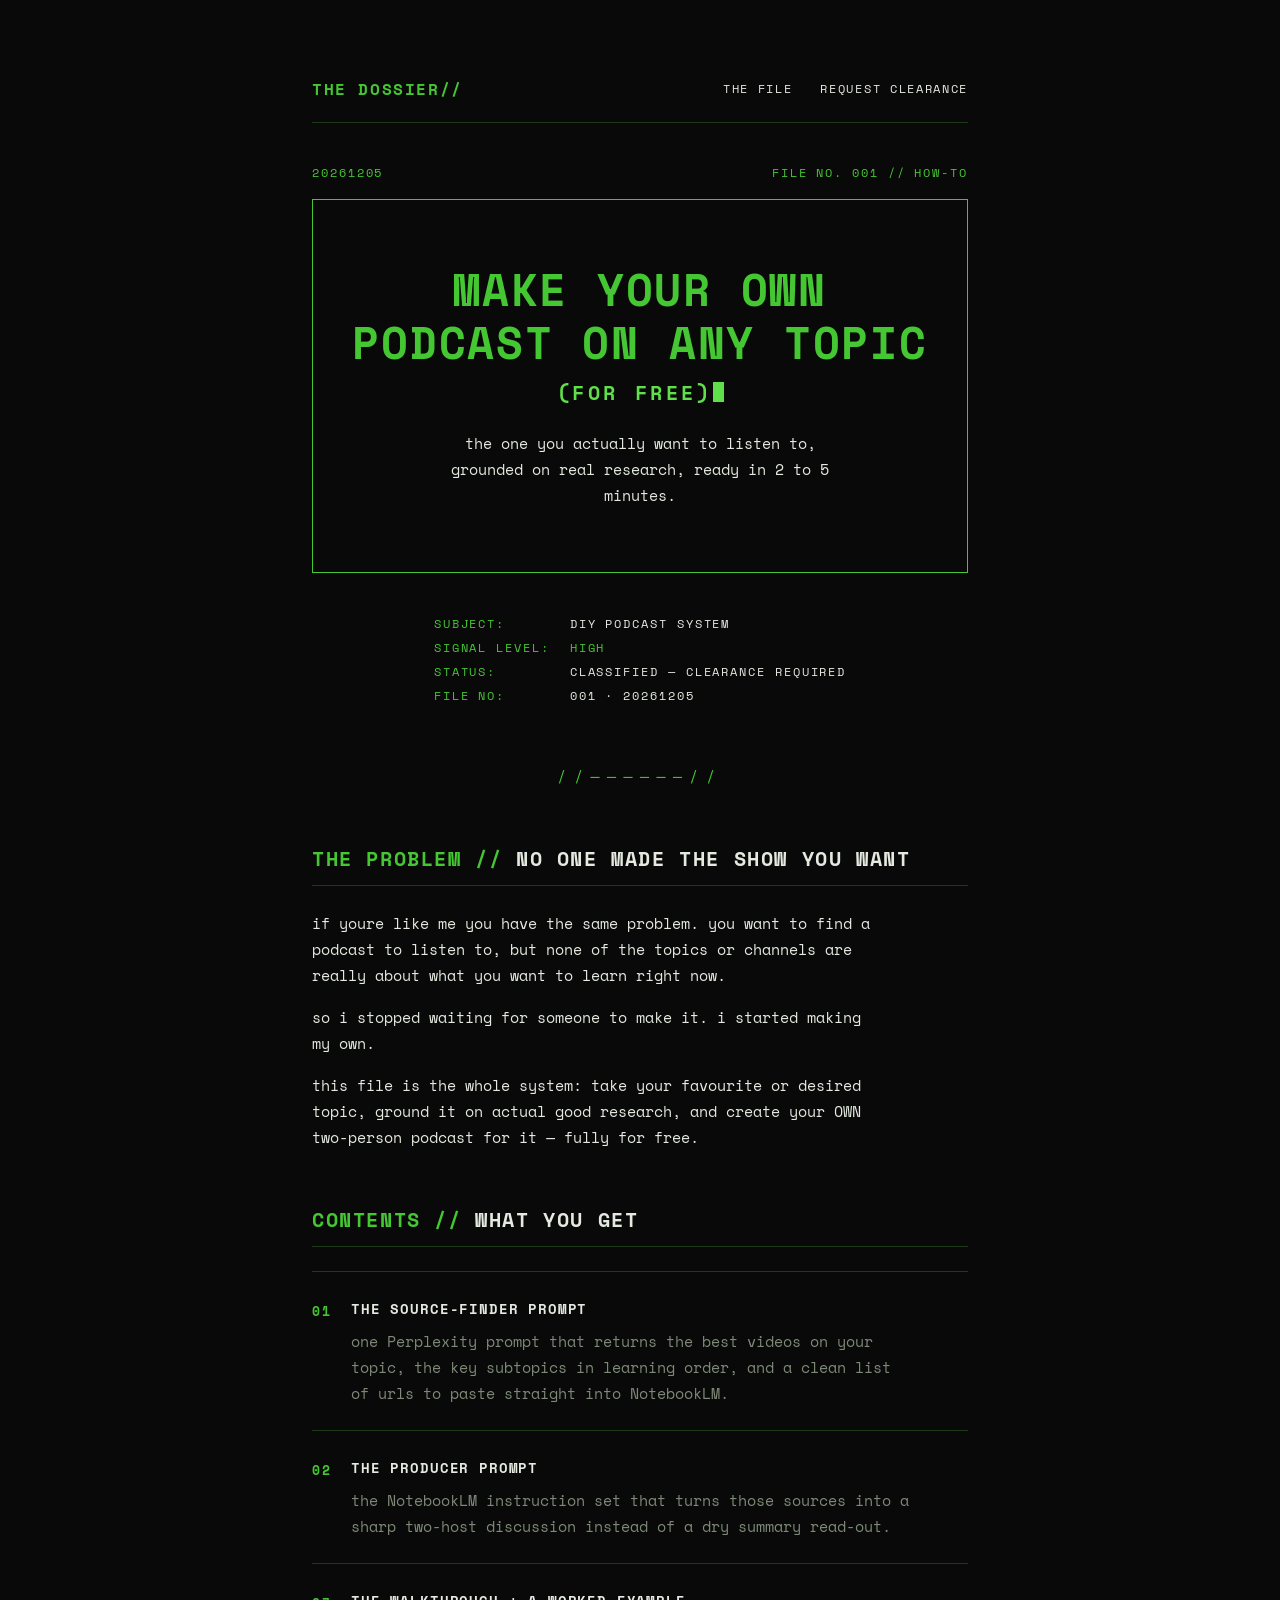
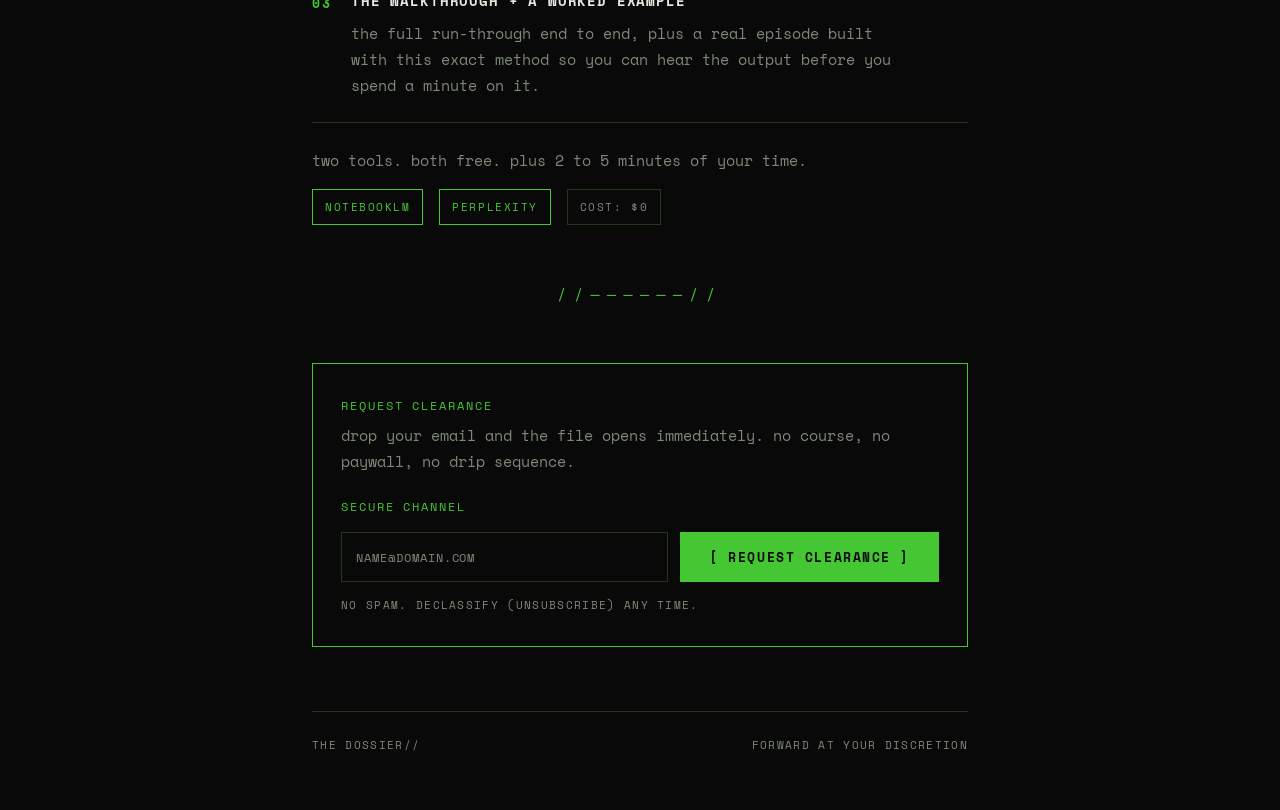
==== index.html @ 26abee64 "Switch signup collection to Formspree Formspree answers the CORS preflight, so the post can be plain" ====
<!doctype html>
<html lang="en">
<head>
<meta charset="utf-8">
<meta name="viewport" content="width=device-width,initial-scale=1">
<meta name="color-scheme" content="dark">
<title>THE DOSSIER // Make your own podcast on any topic — for free</title>
<meta name="description" content="A free field guide: turn any topic into your own two-person podcast, grounded on real research, in 2 to 5 minutes. Two free tools, two copy-paste prompts.">
<meta property="og:title" content="THE DOSSIER // Make your own podcast on any topic">
<meta property="og:description" content="Two free tools. Two copy-paste prompts. Your own podcast on any topic, ready in 2 to 5 minutes.">
<meta property="og:type" content="website">
<link rel="preconnect" href="https://fonts.googleapis.com">
<link rel="preconnect" href="https://fonts.gstatic.com" crossorigin>
<link href="https://fonts.googleapis.com/css2?family=Space+Mono:wght@400;700&display=swap" rel="stylesheet">
<link rel="stylesheet" href="assets/dossier.css">
</head>
<body>
<div class="stage narrow">

  <div class="nav">
    <span class="logo">The Dossier//</span>
    <div class="links">
      <a href="#file">The file</a>
      <a href="#clearance">Request clearance</a>
    </div>
  </div>

  <div class="filehead" style="margin:40px 0 16px">
    <span id="fileDate">20260725</span>
    <span>File No. 001 // How-to</span>
  </div>

  <div class="frame" style="padding:64px 32px;text-align:center">
    <div class="display">make your own podcast on any topic</div>
    <div style="color:var(--accent-bright);font-weight:700;font-size:clamp(15px,2.6vw,20px);letter-spacing:.18em;text-transform:uppercase;margin-top:10px">(for free)<span class="cursor"></span></div>
    <p style="margin:24px auto 0;max-width:46ch;text-align:center">the one you actually want to listen to, grounded on real research, ready in 2 to 5 minutes.</p>
  </div>

  <div class="kv" style="width:max-content;max-width:100%;margin:40px auto 0">
    <span class="k">Subject:</span><span class="v">DIY podcast system</span>
    <span class="k">Signal level:</span><span class="v" style="color:var(--accent)">High</span>
    <span class="k">Status:</span><span class="v">Classified — clearance required</span>
    <span class="k">File no:</span><span class="v">001 · <span id="fileDate2">20260725</span></span>
  </div>

  <div class="divider">//──────//</div>

  <section id="file">
    <div class="h2">The problem // <span style="color:var(--phosphor)">no one made the show you want</span></div>
    <hr class="rule">
    <div style="margin-top:24px">
      <p>if youre like me you have the same problem. you want to find a podcast to listen to, but none of the topics or channels are really about what you want to learn right now.</p>
      <p>so i stopped waiting for someone to make it. i started making my own.</p>
      <p>this file is the whole system: take your favourite or desired topic, ground it on actual good research, and create your OWN two-person podcast for it — fully for free.</p>
    </div>
  </section>

  <section style="margin-top:56px">
    <div class="h2">Contents // <span style="color:var(--phosphor)">what you get</span></div>
    <hr class="rule">
    <div style="margin-top:24px">
      <div class="filerow">
        <span class="no">01</span>
        <div class="body">
          <div class="ttl">The source-finder prompt</div>
          <p>one Perplexity prompt that returns the best videos on your topic, the key subtopics in learning order, and a clean list of urls to paste straight into NotebookLM.</p>
        </div>
      </div>
      <div class="filerow">
        <span class="no">02</span>
        <div class="body">
          <div class="ttl">The producer prompt</div>
          <p>the NotebookLM instruction set that turns those sources into a sharp two-host discussion instead of a dry summary read-out.</p>
        </div>
      </div>
      <div class="filerow">
        <span class="no">03</span>
        <div class="body">
          <div class="ttl">The walkthrough + a worked example</div>
          <p>the full run-through end to end, plus a real episode built with this exact method so you can hear the output before you spend a minute on it.</p>
        </div>
      </div>
    </div>
    <p style="margin-top:24px;color:var(--muted)">two tools. both free. plus 2 to 5 minutes of your time.</p>
    <div style="display:flex;gap:16px;flex-wrap:wrap;margin-top:16px">
      <span class="tag">NotebookLM</span>
      <span class="tag">Perplexity</span>
      <span class="tag dim">Cost: $0</span>
    </div>
  </section>

  <div class="divider">//──────//</div>

  <section id="clearance">
    <div class="frame" style="padding:32px 28px">
      <div class="meta" style="margin-bottom:6px">Request clearance</div>
      <p style="margin:0 0 20px;color:var(--muted)">drop your email and the file opens immediately. no course, no paywall, no drip sequence.</p>
      <form id="clearanceForm" class="capture" novalidate>
        <label class="lab" for="email" style="width:100%;margin-bottom:0">Secure channel</label>
        <input id="email" name="email" class="input" type="email" required
               placeholder="name@domain.com" autocomplete="email" spellcheck="false">
        <button id="submitBtn" type="submit" class="btn solid">[ Request clearance ]</button>
      </form>
      <div id="status" class="status micro">No spam. Declassify (unsubscribe) any time.</div>
    </div>

    <div id="onFile" class="frame dim" style="display:none;padding:14px 20px;margin-top:20px;
         justify-content:space-between;align-items:center;gap:12px;flex-wrap:wrap">
      <span class="meta">Clearance on file — <span id="onFileEmail" style="color:var(--phosphor)"></span></span>
      <a class="btn sm" href="guide.html" style="flex:none">[ Open file → ]</a>
    </div>
  </section>

  <div class="foot">
    <span class="micro">The Dossier//</span>
    <span class="micro">Forward at your discretion</span>
  </div>

</div>

<script>
(function(){
  var KEY = 'dossier_clearance';

  // Formspree form URL, e.g. https://formspree.io/f/abcdwxyz — create the
  // form at formspree.io, then paste its endpoint here. Left null, the gate
  // still works; the address just isn't recorded anywhere. Recording never
  // blocks the reader.
  var SUBSCRIBE_ENDPOINT = null;

  var d = new Date();
  var code = d.getFullYear() + String(d.getMonth()+1).padStart(2,'0') + String(d.getDate()).padStart(2,'0');
  document.getElementById('fileDate').textContent = code;
  document.getElementById('fileDate2').textContent = code;

  var form   = document.getElementById('clearanceForm');
  var input  = document.getElementById('email');
  var btn    = document.getElementById('submitBtn');
  var status = document.getElementById('status');

  function setStatus(msg, kind){
    status.textContent = msg;
    status.className = 'status micro' + (kind ? ' ' + kind : '');
  }

  // Formspree's AJAX endpoint answers the CORS preflight, so this can be a
  // normal JSON post. keepalive lets it outlive the redirect to the guide,
  // which fires 700ms later and would otherwise cancel it in flight. The
  // reader is never made to wait on the result.
  function record(email){
    if (!SUBSCRIBE_ENDPOINT) return;
    try {
      fetch(SUBSCRIBE_ENDPOINT, {
        method: 'POST',
        keepalive: true,
        headers: {
          'Content-Type': 'application/json',
          'Accept': 'application/json'
        },
        body: JSON.stringify({
          email: email,
          source: 'dossier-site',
          ref: document.referrer || ''
        })
      }).catch(function(){});
    } catch(e){}
  }

  var existing = null;
  try { existing = JSON.parse(localStorage.getItem(KEY)); } catch(e){}
  if (existing && existing.email) {
    var box = document.getElementById('onFile');
    box.style.display = 'flex';
    document.getElementById('onFileEmail').textContent = existing.email;
  }

  form.addEventListener('submit', function(ev){
    ev.preventDefault();
    var email = input.value.trim();
    if (!email || email.indexOf('@') < 1 || email.lastIndexOf('.') < email.indexOf('@')) {
      setStatus('Invalid channel — check the address.', 'err');
      input.focus();
      return;
    }

    btn.disabled = true;
    btn.textContent = '[ Transmitting… ]';
    setStatus('Verifying clearance…');

    function grant(){
      try { localStorage.setItem(KEY, JSON.stringify({ email: email, grantedAt: Date.now() })); } catch(e){}
      setStatus('Clearance granted — opening file…', 'ok');
      setTimeout(function(){ window.location.href = 'guide.html'; }, 700);
    }

    record(email);
    grant();
  });
})();
</script>
</body>
</html>
---- assets/dossier.css ----
/* THE DOSSIER — design system v2
   Black is the paper. Green is the signal. One typeface. Lines, not fills. */

:root{
  --ink:#090909;
  --accent:#45C733;
  --accent-bright:#5FE04A;
  --line-dim:#1E3A19;
  --phosphor:#E4EAE0;
  --muted:#7E8A78;

  --font-mono:'Space Mono',ui-monospace,'SF Mono',Menlo,Consolas,monospace;

  --container-page:1120px;
  --container-reading:720px;
}

*{box-sizing:border-box}
html{background:var(--ink);-webkit-text-size-adjust:100%}
body{
  margin:0;background:var(--ink);color:var(--phosphor);
  font-family:var(--font-mono);font-size:15px;line-height:26px;
  -webkit-font-smoothing:antialiased;
}
::selection{background:var(--accent);color:var(--ink)}
a{color:var(--accent);text-decoration:none}
a:hover{color:var(--accent-bright)}
p{margin:0 0 16px;max-width:62ch}
img,video{max-width:100%;display:block}
hr.rule{border:0;border-top:1px solid var(--line-dim);margin:12px 0 0}

.stage{max-width:var(--container-page);margin:0 auto;padding:56px 32px}
.stage.narrow{max-width:var(--container-reading)}
@media(max-width:600px){ .stage{padding:32px 20px} }

/* type roles */
.meta{color:var(--accent);font-size:12px;line-height:20px;letter-spacing:.16em;text-transform:uppercase}
.micro{font-size:11px;line-height:18px;letter-spacing:.12em;text-transform:uppercase;color:var(--muted)}
.h1{color:var(--phosphor);font-size:28px;line-height:36px;font-weight:700;letter-spacing:.04em;text-transform:uppercase}
.h2{color:var(--accent);font-size:20px;line-height:28px;font-weight:700;letter-spacing:.08em;text-transform:uppercase}
.display{
  color:var(--accent);font-weight:700;text-transform:uppercase;
  font-size:clamp(26px,5.2vw,44px);line-height:1.2;letter-spacing:.04em;
}

.cursor{display:inline-block;width:.55em;height:1em;vertical-align:-.12em;background:var(--accent-bright)}
@media(prefers-reduced-motion:no-preference){
  .cursor{animation:blink 1.1s steps(1) infinite}
  @keyframes blink{50%{opacity:0}}
}

/* structure */
.frame{border:1px solid var(--accent)}
.frame.dim{border-color:var(--line-dim)}
.divider{text-align:center;color:var(--accent);letter-spacing:.5em;margin:56px 0}

.filehead{
  display:flex;justify-content:space-between;gap:16px;flex-wrap:wrap;
  color:var(--accent);font-size:12px;line-height:20px;letter-spacing:.16em;text-transform:uppercase;
}

.nav{
  display:flex;justify-content:space-between;align-items:center;gap:24px;flex-wrap:wrap;
  padding:20px 0;border-bottom:1px solid var(--line-dim);
}
.nav .logo{color:var(--accent);font-weight:700;font-size:16px;letter-spacing:.1em;text-transform:uppercase}
.nav .links{display:flex;gap:28px;align-items:center;flex-wrap:wrap}
.nav .links a{font-size:12px;letter-spacing:.14em;text-transform:uppercase;color:var(--phosphor)}
.nav .links a:hover{color:var(--accent-bright)}

.foot{
  border-top:1px solid var(--line-dim);margin-top:64px;padding-top:24px;
  display:flex;justify-content:space-between;gap:16px;flex-wrap:wrap;
}

/* buttons */
.btn{
  display:inline-block;border:1px solid var(--accent);color:var(--accent);
  padding:14px 28px;font-size:13px;letter-spacing:.12em;text-transform:uppercase;
  font-family:var(--font-mono);background:transparent;cursor:pointer;white-space:nowrap;
}
.btn:hover{border-color:var(--accent-bright);color:var(--accent-bright)}
.btn.solid{background:var(--accent);color:var(--ink);font-weight:700}
.btn.solid:hover{background:var(--accent-bright);border-color:var(--accent-bright);color:var(--ink)}
.btn.sm{padding:9px 18px;font-size:12px}
.btn[disabled]{border-color:var(--line-dim);color:var(--line-dim);background:transparent;cursor:not-allowed}
.btn.solid[disabled]{background:var(--line-dim);color:var(--muted)}

/* inputs */
.lab{display:block;color:var(--accent);font-size:12px;letter-spacing:.16em;text-transform:uppercase;margin-bottom:8px}
.input{
  width:100%;background:transparent;border:1px solid var(--line-dim);color:var(--phosphor);
  font-family:var(--font-mono);font-size:14px;line-height:22px;padding:12px 14px;
  caret-color:var(--accent-bright);border-radius:0;
}
.input::placeholder{color:var(--muted);text-transform:uppercase;letter-spacing:.08em;font-size:12px}
.input:focus{outline:none;border-color:var(--accent)}
.capture{display:flex;gap:12px;flex-wrap:wrap;margin:0}
.capture .input{flex:1;min-width:220px}
.capture .btn{flex:none}

.status{margin-top:14px;min-height:18px}
.status.ok{color:var(--accent)}
.status.err{color:var(--accent-bright)}

/* tags + key-value */
.tag{display:inline-block;border:1px solid var(--accent);color:var(--accent);padding:4px 12px;
  font-size:11px;letter-spacing:.14em;text-transform:uppercase}
.tag.solid{background:var(--accent);color:var(--ink);font-weight:700}
.tag.dim{border-color:var(--line-dim);color:var(--muted)}

.kv{display:grid;grid-template-columns:max-content 1fr;gap:2px 20px}
.kv .k{color:var(--accent);font-size:12px;letter-spacing:.16em;text-transform:uppercase;line-height:22px}
.kv .v{color:var(--phosphor);font-size:12px;letter-spacing:.16em;text-transform:uppercase;line-height:22px}
@media(max-width:520px){ .kv{grid-template-columns:1fr;gap:0 0} .kv .v{margin-bottom:10px} }

/* numbered file rows */
.filerow{display:flex;gap:20px;padding:24px 0;border-top:1px solid var(--line-dim)}
.filerow:last-child{border-bottom:1px solid var(--line-dim)}
.filerow .no{color:var(--accent);font-weight:700;font-size:13px;letter-spacing:.12em;flex:none;padding-top:2px}
.filerow .body{flex:1}
.filerow .ttl{color:var(--phosphor);font-weight:700;font-size:14px;letter-spacing:.06em;
  text-transform:uppercase;margin-bottom:6px}
.filerow p{margin:0;color:var(--muted)}

/* code / prompt blocks */
.boxhead{display:flex;justify-content:space-between;align-items:center;gap:12px;
  padding:14px 20px;border-bottom:1px solid var(--line-dim)}
pre.prompt{
  margin:0;padding:20px;font-size:13px;line-height:22px;color:var(--phosphor);
  white-space:pre-wrap;overflow-x:auto;font-family:var(--font-mono);
}
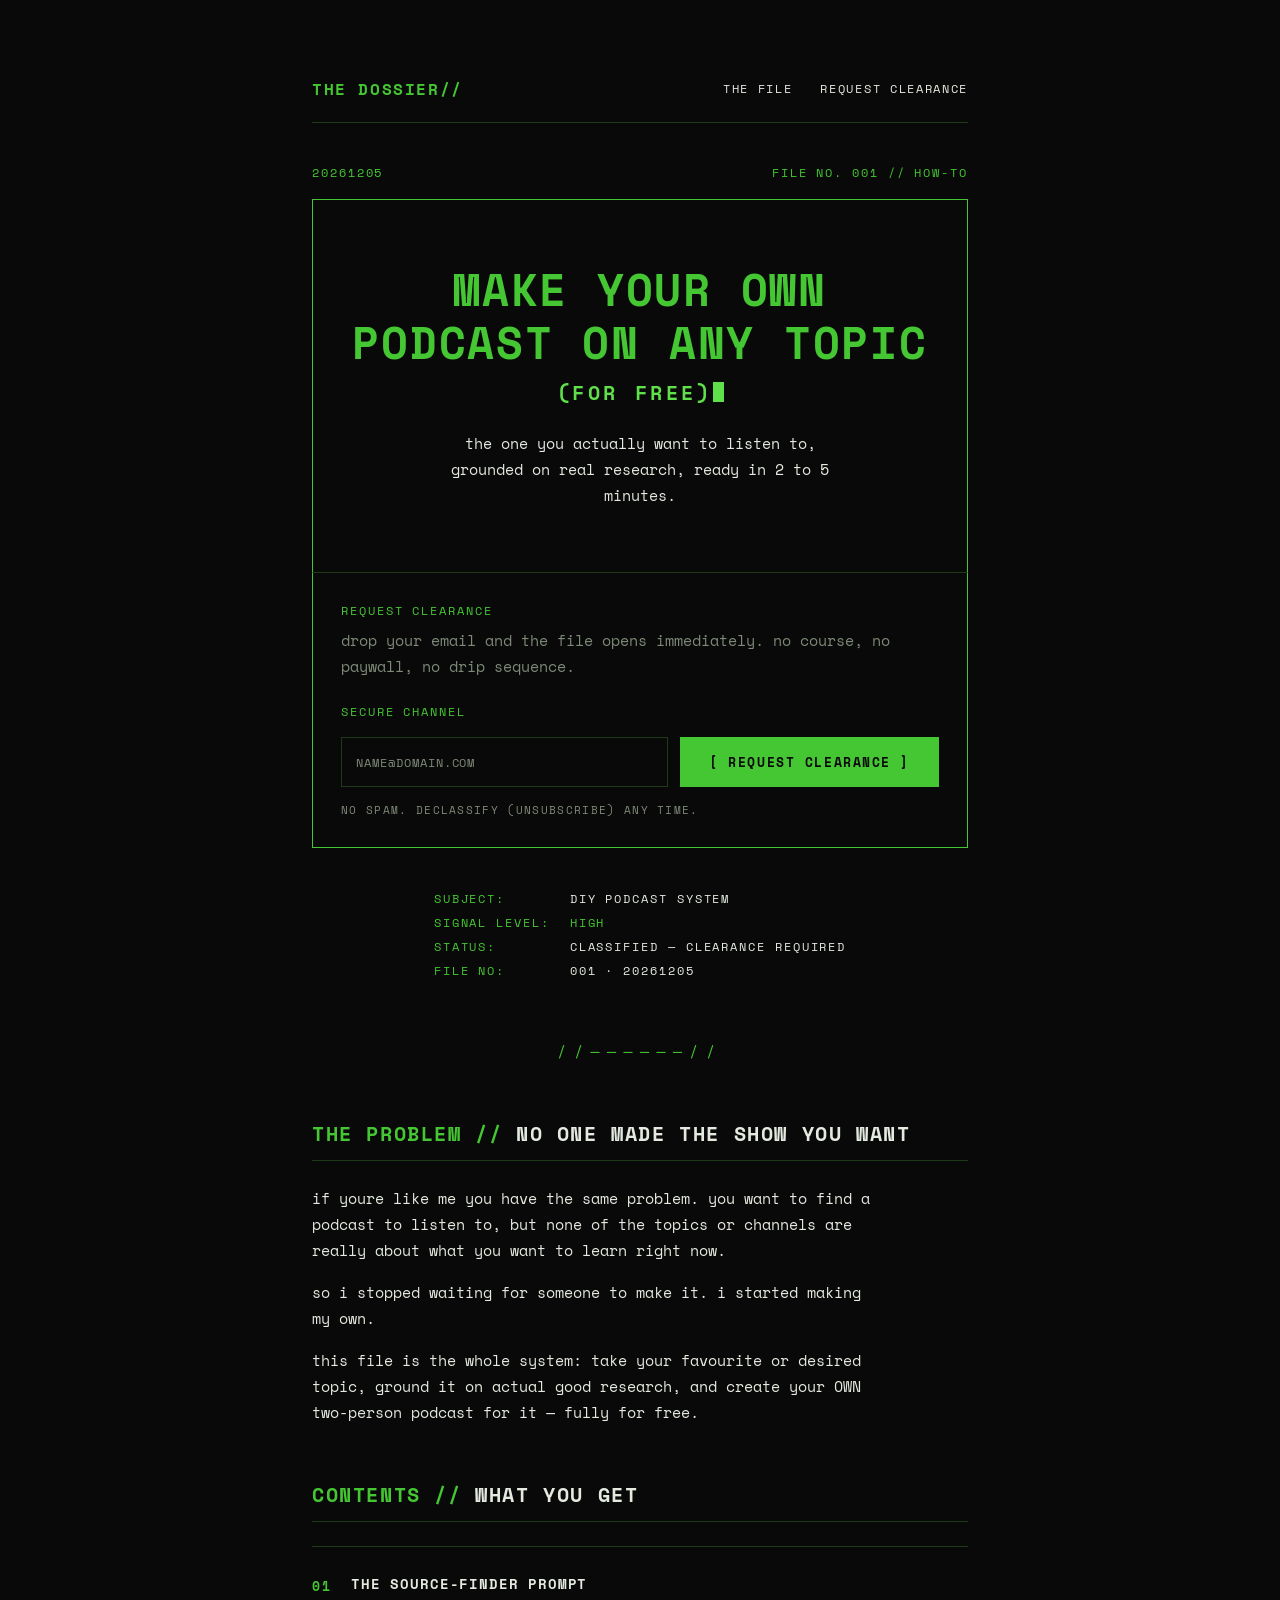
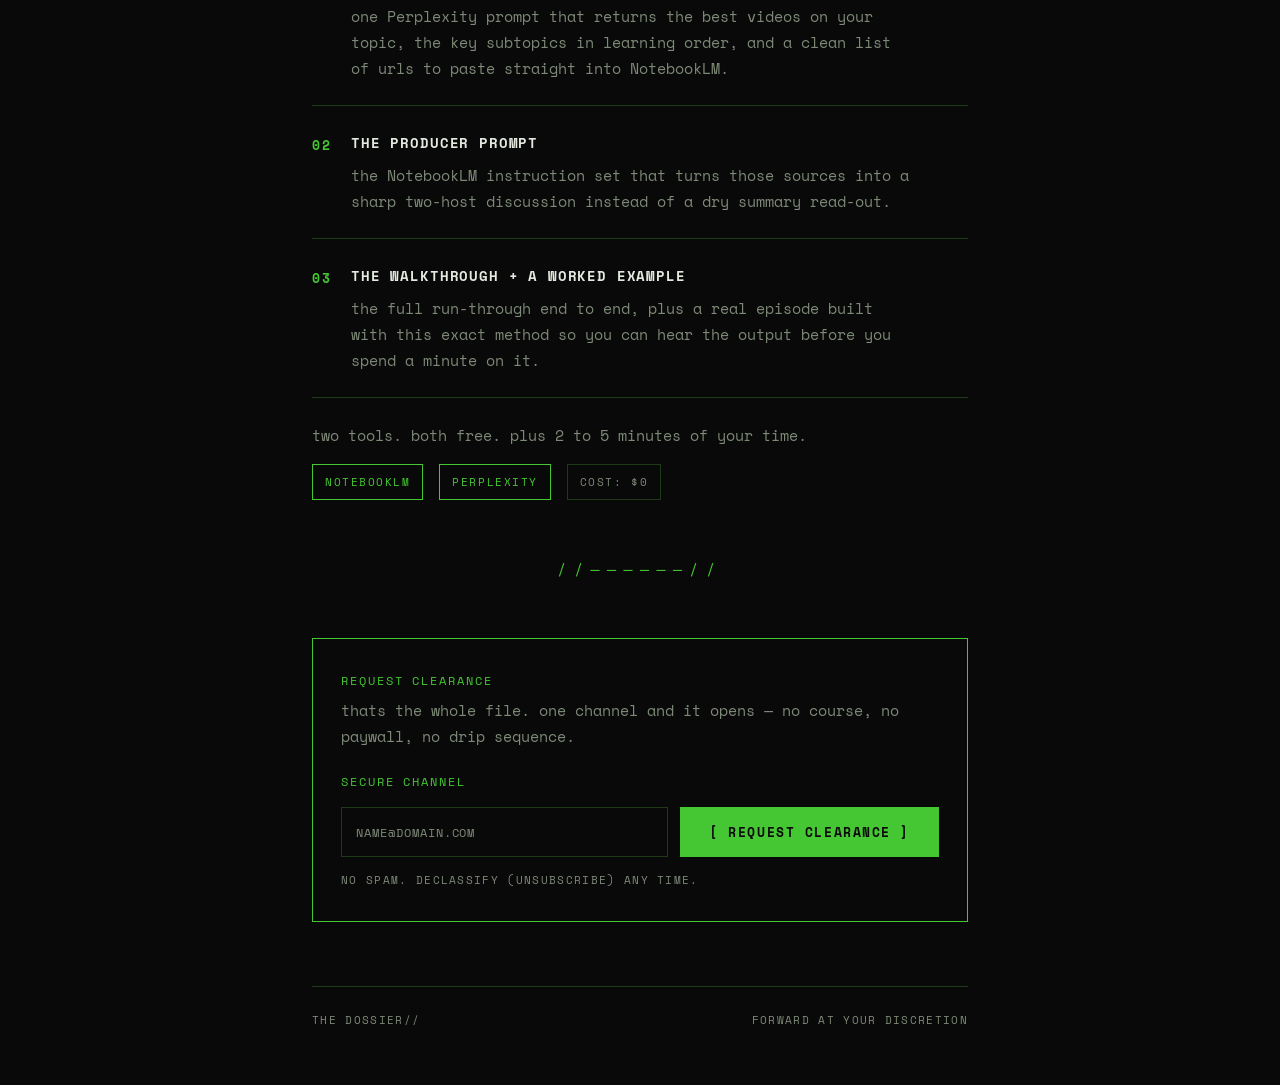
==== commit 4b886943: "Lead the landing page with the clearance CTA Dock a signup under the hero so the ask is the first th" ====
--- a/index.html
+++ b/index.html
@@ -34,6 +34,26 @@
     <div class="display">make your own podcast on any topic</div>
     <div style="color:var(--accent-bright);font-weight:700;font-size:clamp(15px,2.6vw,20px);letter-spacing:.18em;text-transform:uppercase;margin-top:10px">(for free)<span class="cursor"></span></div>
     <p style="margin:24px auto 0;max-width:46ch;text-align:center">the one you actually want to listen to, grounded on real research, ready in 2 to 5 minutes.</p>
+  </div>
+
+  <div data-signup="dossier-site-top" style="margin:-1px 0 0">
+    <div class="frame" data-signup-box style="padding:28px;border-top-color:var(--line-dim)">
+      <div class="meta" style="margin-bottom:6px">Request clearance</div>
+      <p style="margin:0 0 20px;color:var(--muted)">drop your email and the file opens immediately. no course, no paywall, no drip sequence.</p>
+      <form class="capture" data-signup-form novalidate>
+        <label class="lab" for="emailTop" style="width:100%;margin-bottom:0">Secure channel</label>
+        <input id="emailTop" name="email" class="input" type="email" required
+               placeholder="name@domain.com" autocomplete="email" spellcheck="false" data-signup-input>
+        <button type="submit" class="btn solid" data-signup-btn>[ Request clearance ]</button>
+      </form>
+      <div class="status micro" data-signup-status>No spam. Declassify (unsubscribe) any time.</div>
+    </div>
+
+    <div class="frame dim" data-signup-onfile style="display:none;padding:14px 20px;
+         justify-content:space-between;align-items:center;gap:12px;flex-wrap:wrap">
+      <span class="meta">Clearance on file — <span data-signup-onfile-email style="color:var(--phosphor)"></span></span>
+      <a class="btn sm" href="guide.html" style="flex:none">[ Open file → ]</a>
+    </div>
   </div>
 
   <div class="kv" style="width:max-content;max-width:100%;margin:40px auto 0">
@@ -91,22 +111,22 @@
 
   <div class="divider">//──────//</div>
 
-  <section id="clearance">
-    <div class="frame" style="padding:32px 28px">
+  <section id="clearance" data-signup="dossier-site-end">
+    <div class="frame" data-signup-box style="padding:32px 28px">
       <div class="meta" style="margin-bottom:6px">Request clearance</div>
-      <p style="margin:0 0 20px;color:var(--muted)">drop your email and the file opens immediately. no course, no paywall, no drip sequence.</p>
-      <form id="clearanceForm" class="capture" novalidate>
-        <label class="lab" for="email" style="width:100%;margin-bottom:0">Secure channel</label>
-        <input id="email" name="email" class="input" type="email" required
-               placeholder="name@domain.com" autocomplete="email" spellcheck="false">
-        <button id="submitBtn" type="submit" class="btn solid">[ Request clearance ]</button>
+      <p style="margin:0 0 20px;color:var(--muted)">thats the whole file. one channel and it opens — no course, no paywall, no drip sequence.</p>
+      <form class="capture" data-signup-form novalidate>
+        <label class="lab" for="emailEnd" style="width:100%;margin-bottom:0">Secure channel</label>
+        <input id="emailEnd" name="email" class="input" type="email" required
+               placeholder="name@domain.com" autocomplete="email" spellcheck="false" data-signup-input>
+        <button type="submit" class="btn solid" data-signup-btn>[ Request clearance ]</button>
       </form>
-      <div id="status" class="status micro">No spam. Declassify (unsubscribe) any time.</div>
-    </div>
-
-    <div id="onFile" class="frame dim" style="display:none;padding:14px 20px;margin-top:20px;
+      <div class="status micro" data-signup-status>No spam. Declassify (unsubscribe) any time.</div>
+    </div>
+
+    <div class="frame dim" data-signup-onfile style="display:none;padding:14px 20px;
          justify-content:space-between;align-items:center;gap:12px;flex-wrap:wrap">
-      <span class="meta">Clearance on file — <span id="onFileEmail" style="color:var(--phosphor)"></span></span>
+      <span class="meta">Clearance on file — <span data-signup-onfile-email style="color:var(--phosphor)"></span></span>
       <a class="btn sm" href="guide.html" style="flex:none">[ Open file → ]</a>
     </div>
   </section>
@@ -122,32 +142,20 @@
 (function(){
   var KEY = 'dossier_clearance';
 
-  // Formspree form URL, e.g. https://formspree.io/f/abcdwxyz — create the
-  // form at formspree.io, then paste its endpoint here. Left null, the gate
-  // still works; the address just isn't recorded anywhere. Recording never
-  // blocks the reader.
-  var SUBSCRIBE_ENDPOINT = null;
+  // Formspree form "The Dossier Signups". Set to null to stop recording;
+  // the gate still works either way. Recording never blocks the reader.
+  var SUBSCRIBE_ENDPOINT = 'https://formspree.io/f/xjgnplqz';
 
   var d = new Date();
   var code = d.getFullYear() + String(d.getMonth()+1).padStart(2,'0') + String(d.getDate()).padStart(2,'0');
   document.getElementById('fileDate').textContent = code;
   document.getElementById('fileDate2').textContent = code;
 
-  var form   = document.getElementById('clearanceForm');
-  var input  = document.getElementById('email');
-  var btn    = document.getElementById('submitBtn');
-  var status = document.getElementById('status');
-
-  function setStatus(msg, kind){
-    status.textContent = msg;
-    status.className = 'status micro' + (kind ? ' ' + kind : '');
-  }
-
   // Formspree's AJAX endpoint answers the CORS preflight, so this can be a
   // normal JSON post. keepalive lets it outlive the redirect to the guide,
   // which fires 700ms later and would otherwise cancel it in flight. The
   // reader is never made to wait on the result.
-  function record(email){
+  function record(email, source){
     if (!SUBSCRIBE_ENDPOINT) return;
     try {
       fetch(SUBSCRIBE_ENDPOINT, {
@@ -159,42 +167,60 @@
         },
         body: JSON.stringify({
           email: email,
-          source: 'dossier-site',
+          source: source || 'dossier-site',
           ref: document.referrer || ''
         })
       }).catch(function(){});
     } catch(e){}
   }
 
+  // Drives every [data-signup] block. Whichever one is used, both flip, so
+  // a returning reader isn't asked again further down the page.
+  var blocks = [].slice.call(document.querySelectorAll('[data-signup]'));
+
+  function showOnFile(email){
+    blocks.forEach(function(block){
+      block.querySelector('[data-signup-box]').style.display = 'none';
+      var onFile = block.querySelector('[data-signup-onfile]');
+      onFile.style.display = 'flex';
+      onFile.querySelector('[data-signup-onfile-email]').textContent = email;
+    });
+  }
+
   var existing = null;
   try { existing = JSON.parse(localStorage.getItem(KEY)); } catch(e){}
-  if (existing && existing.email) {
-    var box = document.getElementById('onFile');
-    box.style.display = 'flex';
-    document.getElementById('onFileEmail').textContent = existing.email;
-  }
-
-  form.addEventListener('submit', function(ev){
-    ev.preventDefault();
-    var email = input.value.trim();
-    if (!email || email.indexOf('@') < 1 || email.lastIndexOf('.') < email.indexOf('@')) {
-      setStatus('Invalid channel — check the address.', 'err');
-      input.focus();
-      return;
+  if (existing && existing.email) showOnFile(existing.email);
+
+  blocks.forEach(function(block){
+    var form   = block.querySelector('[data-signup-form]');
+    var input  = block.querySelector('[data-signup-input]');
+    var btn    = block.querySelector('[data-signup-btn]');
+    var status = block.querySelector('[data-signup-status]');
+
+    function setStatus(msg, kind){
+      status.textContent = msg;
+      status.className = 'status micro' + (kind ? ' ' + kind : '');
     }
 
-    btn.disabled = true;
-    btn.textContent = '[ Transmitting… ]';
-    setStatus('Verifying clearance…');
-
-    function grant(){
+    form.addEventListener('submit', function(ev){
+      ev.preventDefault();
+      var email = input.value.trim();
+      if (!email || email.indexOf('@') < 1 || email.lastIndexOf('.') < email.indexOf('@')) {
+        setStatus('Invalid channel — check the address.', 'err');
+        input.focus();
+        return;
+      }
+
+      btn.disabled = true;
+      btn.textContent = '[ Transmitting… ]';
+      setStatus('Verifying clearance…');
+
+      record(email, block.getAttribute('data-signup'));
+
       try { localStorage.setItem(KEY, JSON.stringify({ email: email, grantedAt: Date.now() })); } catch(e){}
       setStatus('Clearance granted — opening file…', 'ok');
       setTimeout(function(){ window.location.href = 'guide.html'; }, 700);
-    }
-
-    record(email);
-    grant();
+    });
   });
 })();
 </script>
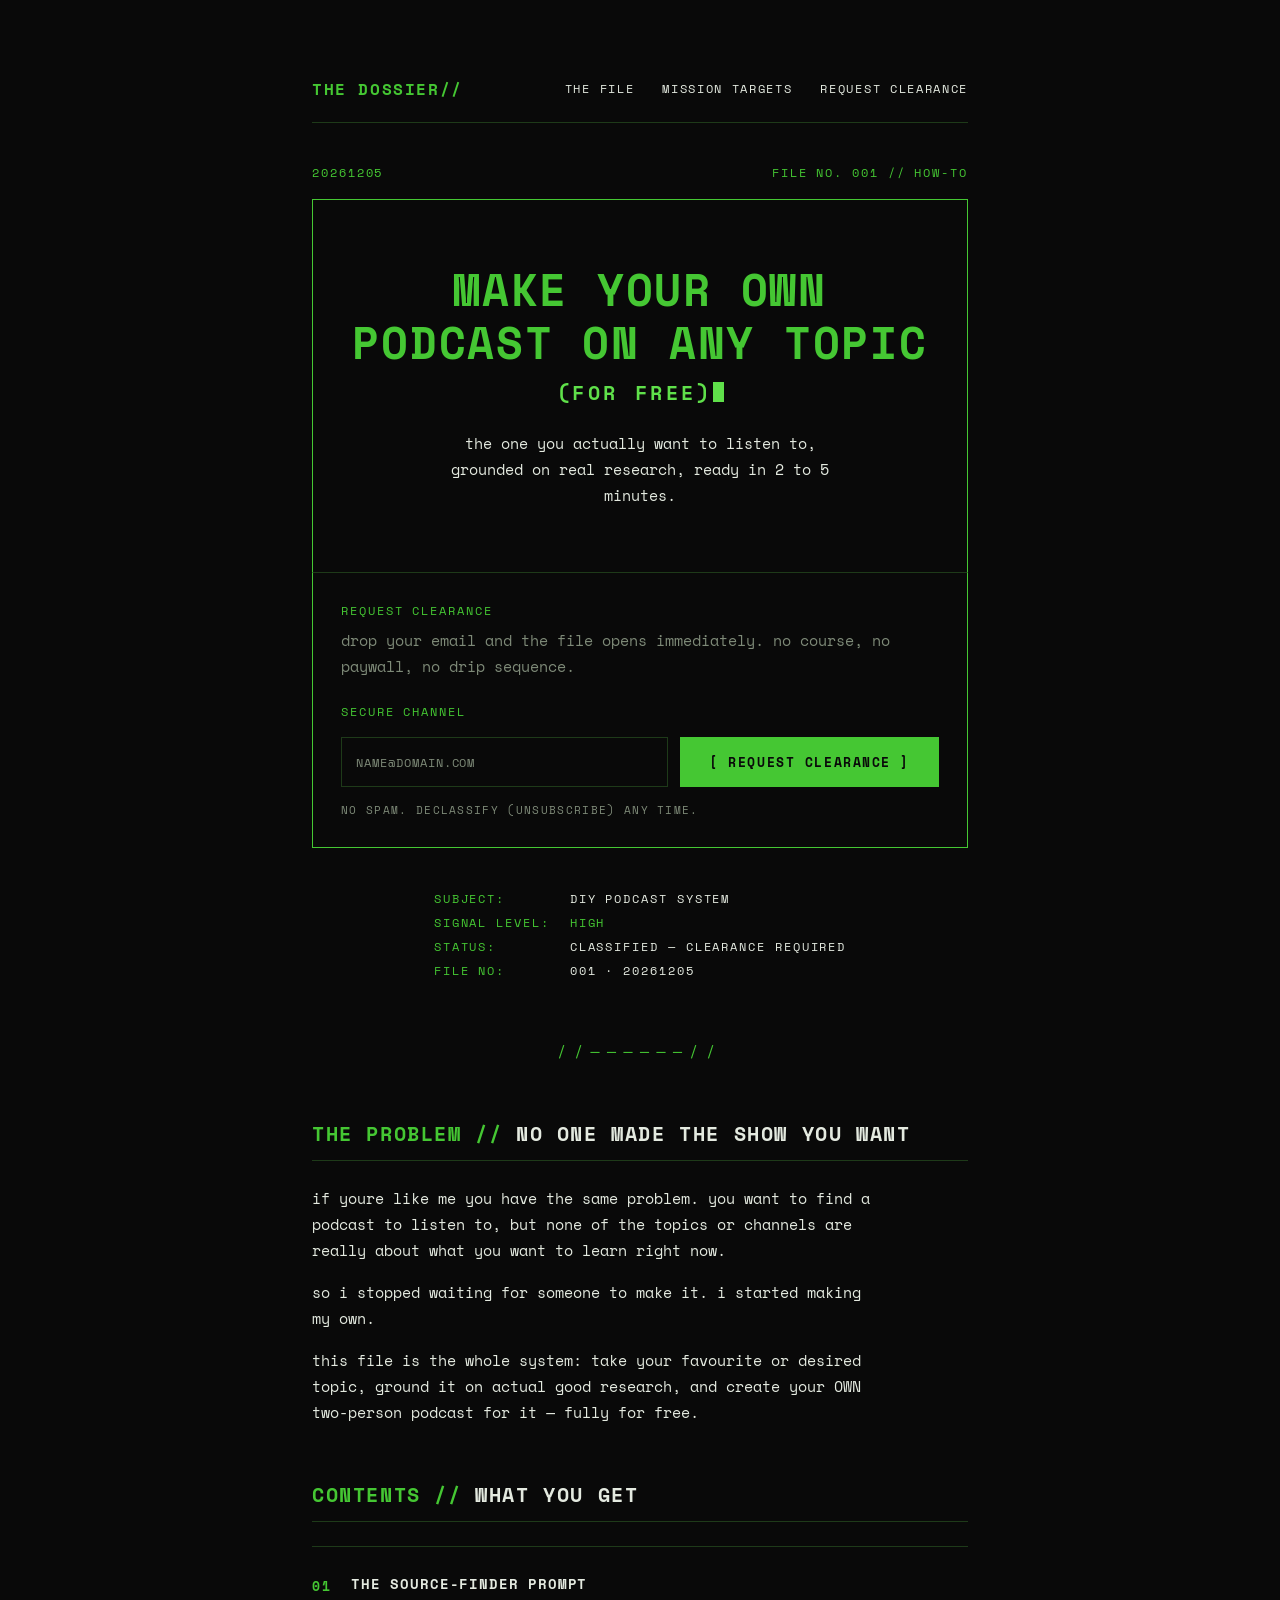
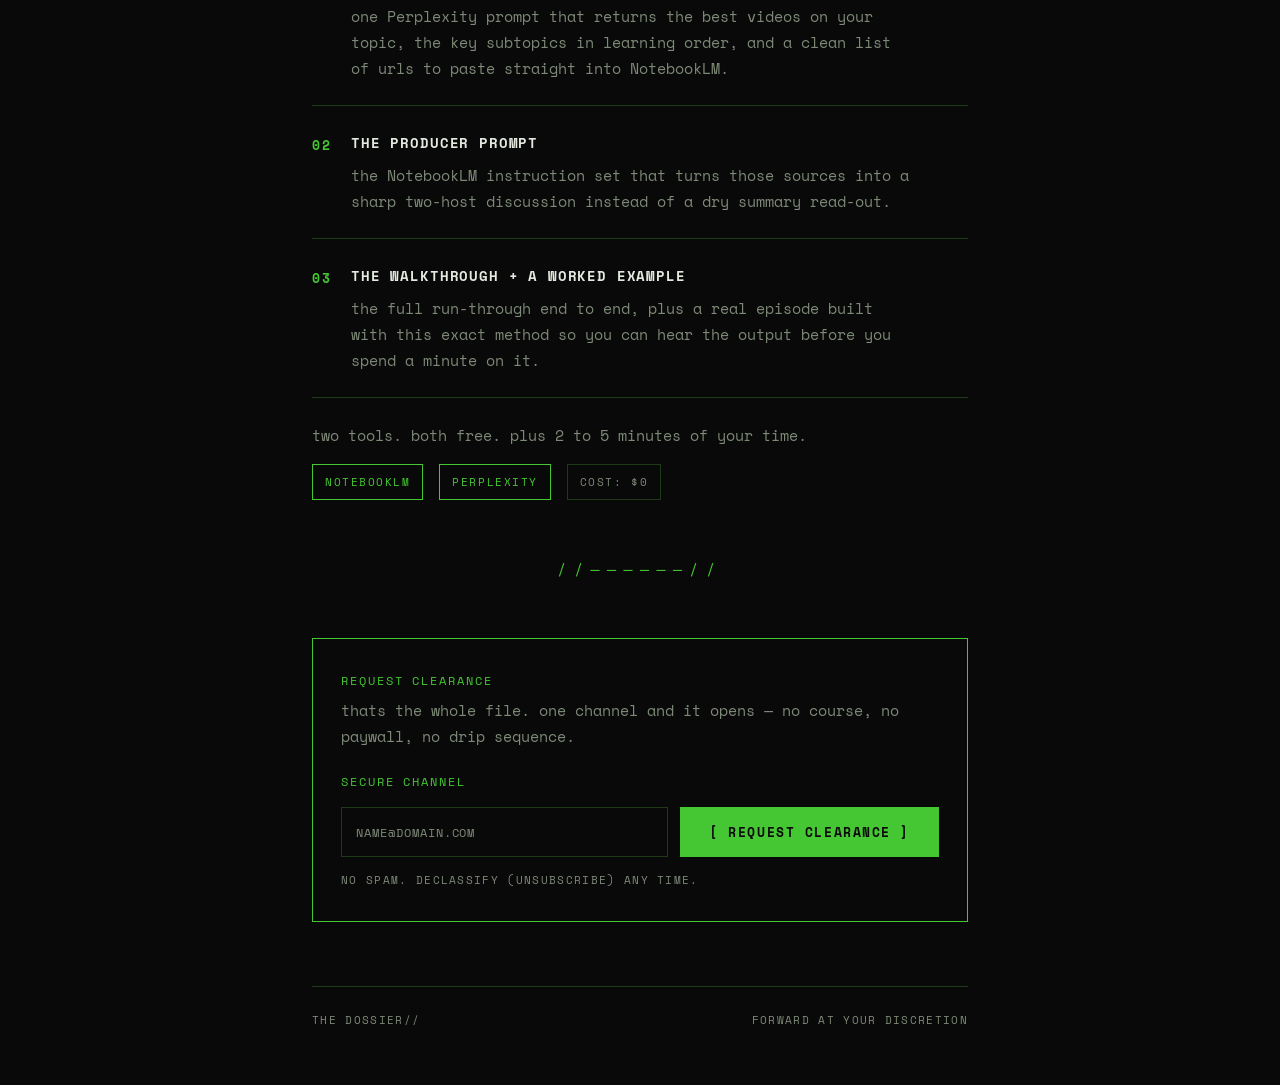
==== commit f67e5e15: "Add the Dossier homepage with a public mission board Standing file at home.html: the brief, coverage" ====
--- a/index.html
+++ b/index.html
@@ -18,9 +18,10 @@
 <div class="stage narrow">
 
   <div class="nav">
-    <span class="logo">The Dossier//</span>
+    <a class="logo" href="home.html">The Dossier//</a>
     <div class="links">
       <a href="#file">The file</a>
+      <a href="home.html#mission">Mission targets</a>
       <a href="#clearance">Request clearance</a>
     </div>
   </div>
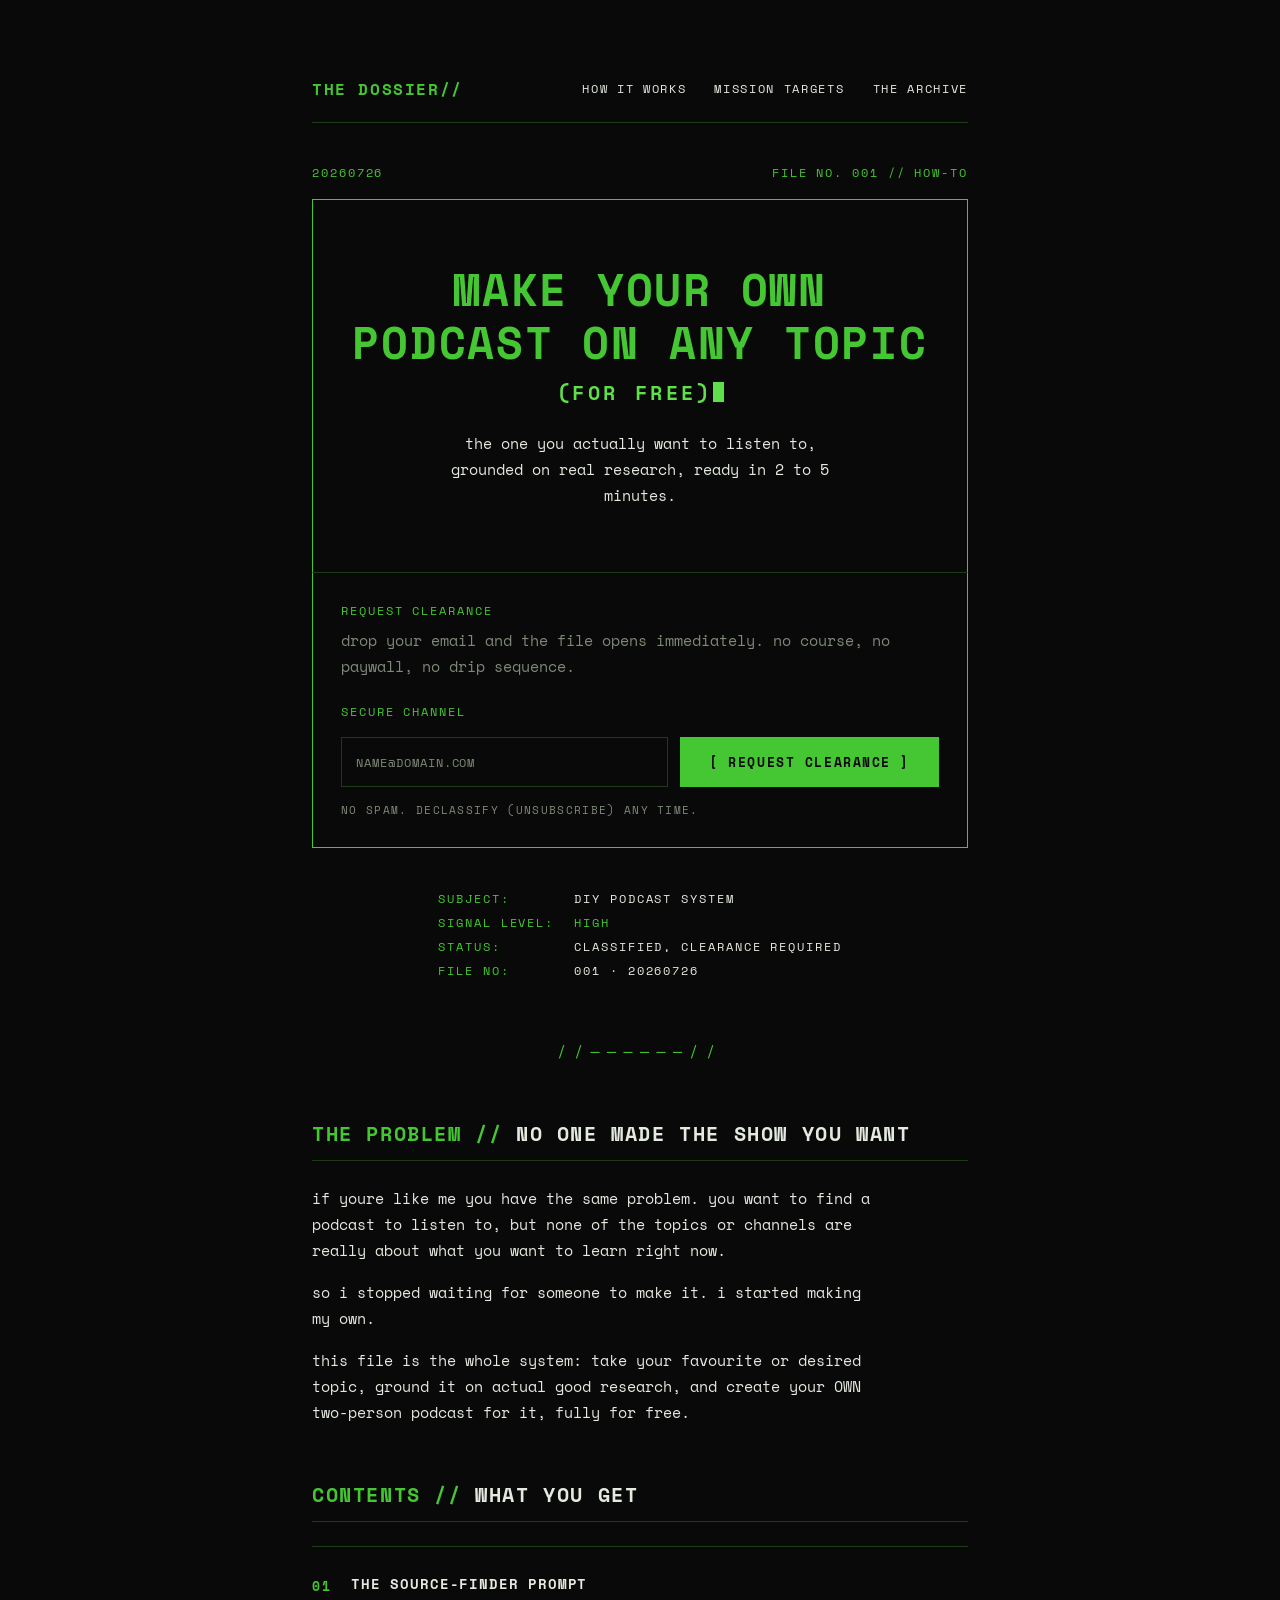
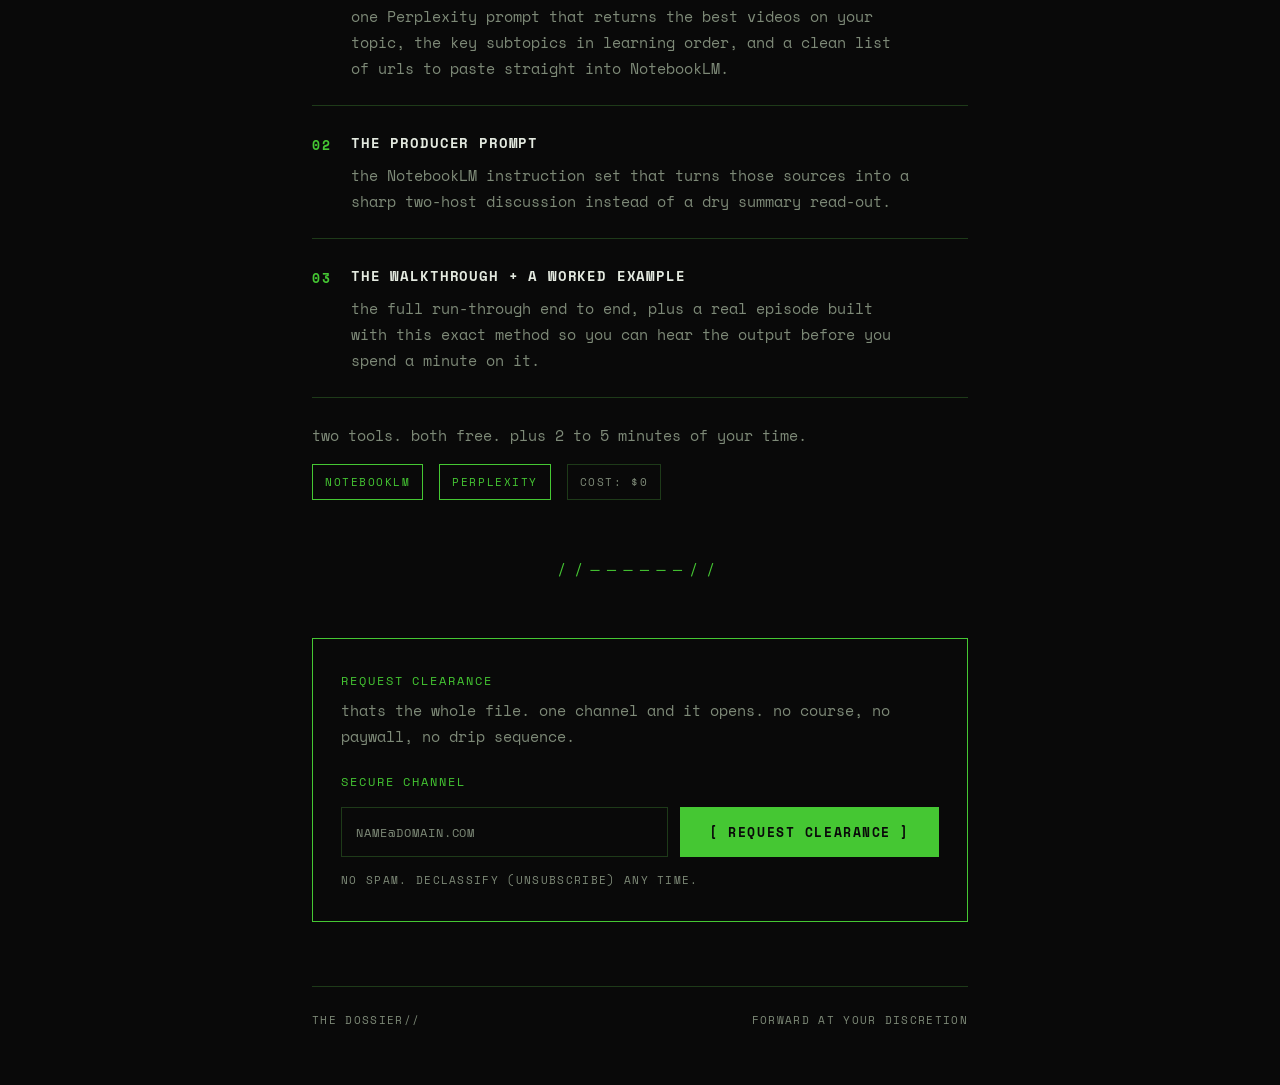
==== commit 4fda582c: "Split the Dossier into three pages and drop the em dashes home.html now only explains how the Dossie" ====
--- a/index.html
+++ b/index.html
@@ -4,7 +4,7 @@
 <meta charset="utf-8">
 <meta name="viewport" content="width=device-width,initial-scale=1">
 <meta name="color-scheme" content="dark">
-<title>THE DOSSIER // Make your own podcast on any topic — for free</title>
+<title>THE DOSSIER // Make your own podcast on any topic, for free</title>
 <meta name="description" content="A free field guide: turn any topic into your own two-person podcast, grounded on real research, in 2 to 5 minutes. Two free tools, two copy-paste prompts.">
 <meta property="og:title" content="THE DOSSIER // Make your own podcast on any topic">
 <meta property="og:description" content="Two free tools. Two copy-paste prompts. Your own podcast on any topic, ready in 2 to 5 minutes.">
@@ -14,20 +14,20 @@
 <link href="https://fonts.googleapis.com/css2?family=Space+Mono:wght@400;700&display=swap" rel="stylesheet">
 <link rel="stylesheet" href="assets/dossier.css">
 </head>
-<body>
+<body data-signup-redirect="guide.html">
 <div class="stage narrow">
 
   <div class="nav">
     <a class="logo" href="home.html">The Dossier//</a>
     <div class="links">
-      <a href="#file">The file</a>
-      <a href="home.html#mission">Mission targets</a>
-      <a href="#clearance">Request clearance</a>
+      <a href="home.html">How it works</a>
+      <a href="mission.html">Mission targets</a>
+      <a href="archive.html">The archive</a>
     </div>
   </div>
 
   <div class="filehead" style="margin:40px 0 16px">
-    <span id="fileDate">20260725</span>
+    <span>20260726</span>
     <span>File No. 001 // How-to</span>
   </div>
 
@@ -52,7 +52,7 @@
 
     <div class="frame dim" data-signup-onfile style="display:none;padding:14px 20px;
          justify-content:space-between;align-items:center;gap:12px;flex-wrap:wrap">
-      <span class="meta">Clearance on file — <span data-signup-onfile-email style="color:var(--phosphor)"></span></span>
+      <span class="meta">Clearance on file: <span data-signup-onfile-email style="color:var(--phosphor)"></span></span>
       <a class="btn sm" href="guide.html" style="flex:none">[ Open file → ]</a>
     </div>
   </div>
@@ -60,8 +60,8 @@
   <div class="kv" style="width:max-content;max-width:100%;margin:40px auto 0">
     <span class="k">Subject:</span><span class="v">DIY podcast system</span>
     <span class="k">Signal level:</span><span class="v" style="color:var(--accent)">High</span>
-    <span class="k">Status:</span><span class="v">Classified — clearance required</span>
-    <span class="k">File no:</span><span class="v">001 · <span id="fileDate2">20260725</span></span>
+    <span class="k">Status:</span><span class="v">Classified, clearance required</span>
+    <span class="k">File no:</span><span class="v">001 · 20260726</span>
   </div>
 
   <div class="divider">//──────//</div>
@@ -72,7 +72,7 @@
     <div style="margin-top:24px">
       <p>if youre like me you have the same problem. you want to find a podcast to listen to, but none of the topics or channels are really about what you want to learn right now.</p>
       <p>so i stopped waiting for someone to make it. i started making my own.</p>
-      <p>this file is the whole system: take your favourite or desired topic, ground it on actual good research, and create your OWN two-person podcast for it — fully for free.</p>
+      <p>this file is the whole system: take your favourite or desired topic, ground it on actual good research, and create your OWN two-person podcast for it, fully for free.</p>
     </div>
   </section>
 
@@ -115,7 +115,7 @@
   <section id="clearance" data-signup="dossier-site-end">
     <div class="frame" data-signup-box style="padding:32px 28px">
       <div class="meta" style="margin-bottom:6px">Request clearance</div>
-      <p style="margin:0 0 20px;color:var(--muted)">thats the whole file. one channel and it opens — no course, no paywall, no drip sequence.</p>
+      <p style="margin:0 0 20px;color:var(--muted)">thats the whole file. one channel and it opens. no course, no paywall, no drip sequence.</p>
       <form class="capture" data-signup-form novalidate>
         <label class="lab" for="emailEnd" style="width:100%;margin-bottom:0">Secure channel</label>
         <input id="emailEnd" name="email" class="input" type="email" required
@@ -127,7 +127,7 @@
 
     <div class="frame dim" data-signup-onfile style="display:none;padding:14px 20px;
          justify-content:space-between;align-items:center;gap:12px;flex-wrap:wrap">
-      <span class="meta">Clearance on file — <span data-signup-onfile-email style="color:var(--phosphor)"></span></span>
+      <span class="meta">Clearance on file: <span data-signup-onfile-email style="color:var(--phosphor)"></span></span>
       <a class="btn sm" href="guide.html" style="flex:none">[ Open file → ]</a>
     </div>
   </section>
@@ -139,91 +139,6 @@
 
 </div>
 
-<script>
-(function(){
-  var KEY = 'dossier_clearance';
-
-  // Formspree form "The Dossier Signups". Set to null to stop recording;
-  // the gate still works either way. Recording never blocks the reader.
-  var SUBSCRIBE_ENDPOINT = 'https://formspree.io/f/xjgnplqz';
-
-  var d = new Date();
-  var code = d.getFullYear() + String(d.getMonth()+1).padStart(2,'0') + String(d.getDate()).padStart(2,'0');
-  document.getElementById('fileDate').textContent = code;
-  document.getElementById('fileDate2').textContent = code;
-
-  // Formspree's AJAX endpoint answers the CORS preflight, so this can be a
-  // normal JSON post. keepalive lets it outlive the redirect to the guide,
-  // which fires 700ms later and would otherwise cancel it in flight. The
-  // reader is never made to wait on the result.
-  function record(email, source){
-    if (!SUBSCRIBE_ENDPOINT) return;
-    try {
-      fetch(SUBSCRIBE_ENDPOINT, {
-        method: 'POST',
-        keepalive: true,
-        headers: {
-          'Content-Type': 'application/json',
-          'Accept': 'application/json'
-        },
-        body: JSON.stringify({
-          email: email,
-          source: source || 'dossier-site',
-          ref: document.referrer || ''
-        })
-      }).catch(function(){});
-    } catch(e){}
-  }
-
-  // Drives every [data-signup] block. Whichever one is used, both flip, so
-  // a returning reader isn't asked again further down the page.
-  var blocks = [].slice.call(document.querySelectorAll('[data-signup]'));
-
-  function showOnFile(email){
-    blocks.forEach(function(block){
-      block.querySelector('[data-signup-box]').style.display = 'none';
-      var onFile = block.querySelector('[data-signup-onfile]');
-      onFile.style.display = 'flex';
-      onFile.querySelector('[data-signup-onfile-email]').textContent = email;
-    });
-  }
-
-  var existing = null;
-  try { existing = JSON.parse(localStorage.getItem(KEY)); } catch(e){}
-  if (existing && existing.email) showOnFile(existing.email);
-
-  blocks.forEach(function(block){
-    var form   = block.querySelector('[data-signup-form]');
-    var input  = block.querySelector('[data-signup-input]');
-    var btn    = block.querySelector('[data-signup-btn]');
-    var status = block.querySelector('[data-signup-status]');
-
-    function setStatus(msg, kind){
-      status.textContent = msg;
-      status.className = 'status micro' + (kind ? ' ' + kind : '');
-    }
-
-    form.addEventListener('submit', function(ev){
-      ev.preventDefault();
-      var email = input.value.trim();
-      if (!email || email.indexOf('@') < 1 || email.lastIndexOf('.') < email.indexOf('@')) {
-        setStatus('Invalid channel — check the address.', 'err');
-        input.focus();
-        return;
-      }
-
-      btn.disabled = true;
-      btn.textContent = '[ Transmitting… ]';
-      setStatus('Verifying clearance…');
-
-      record(email, block.getAttribute('data-signup'));
-
-      try { localStorage.setItem(KEY, JSON.stringify({ email: email, grantedAt: Date.now() })); } catch(e){}
-      setStatus('Clearance granted — opening file…', 'ok');
-      setTimeout(function(){ window.location.href = 'guide.html'; }, 700);
-    });
-  });
-})();
-</script>
+<script src="assets/signup.js"></script>
 </body>
 </html>
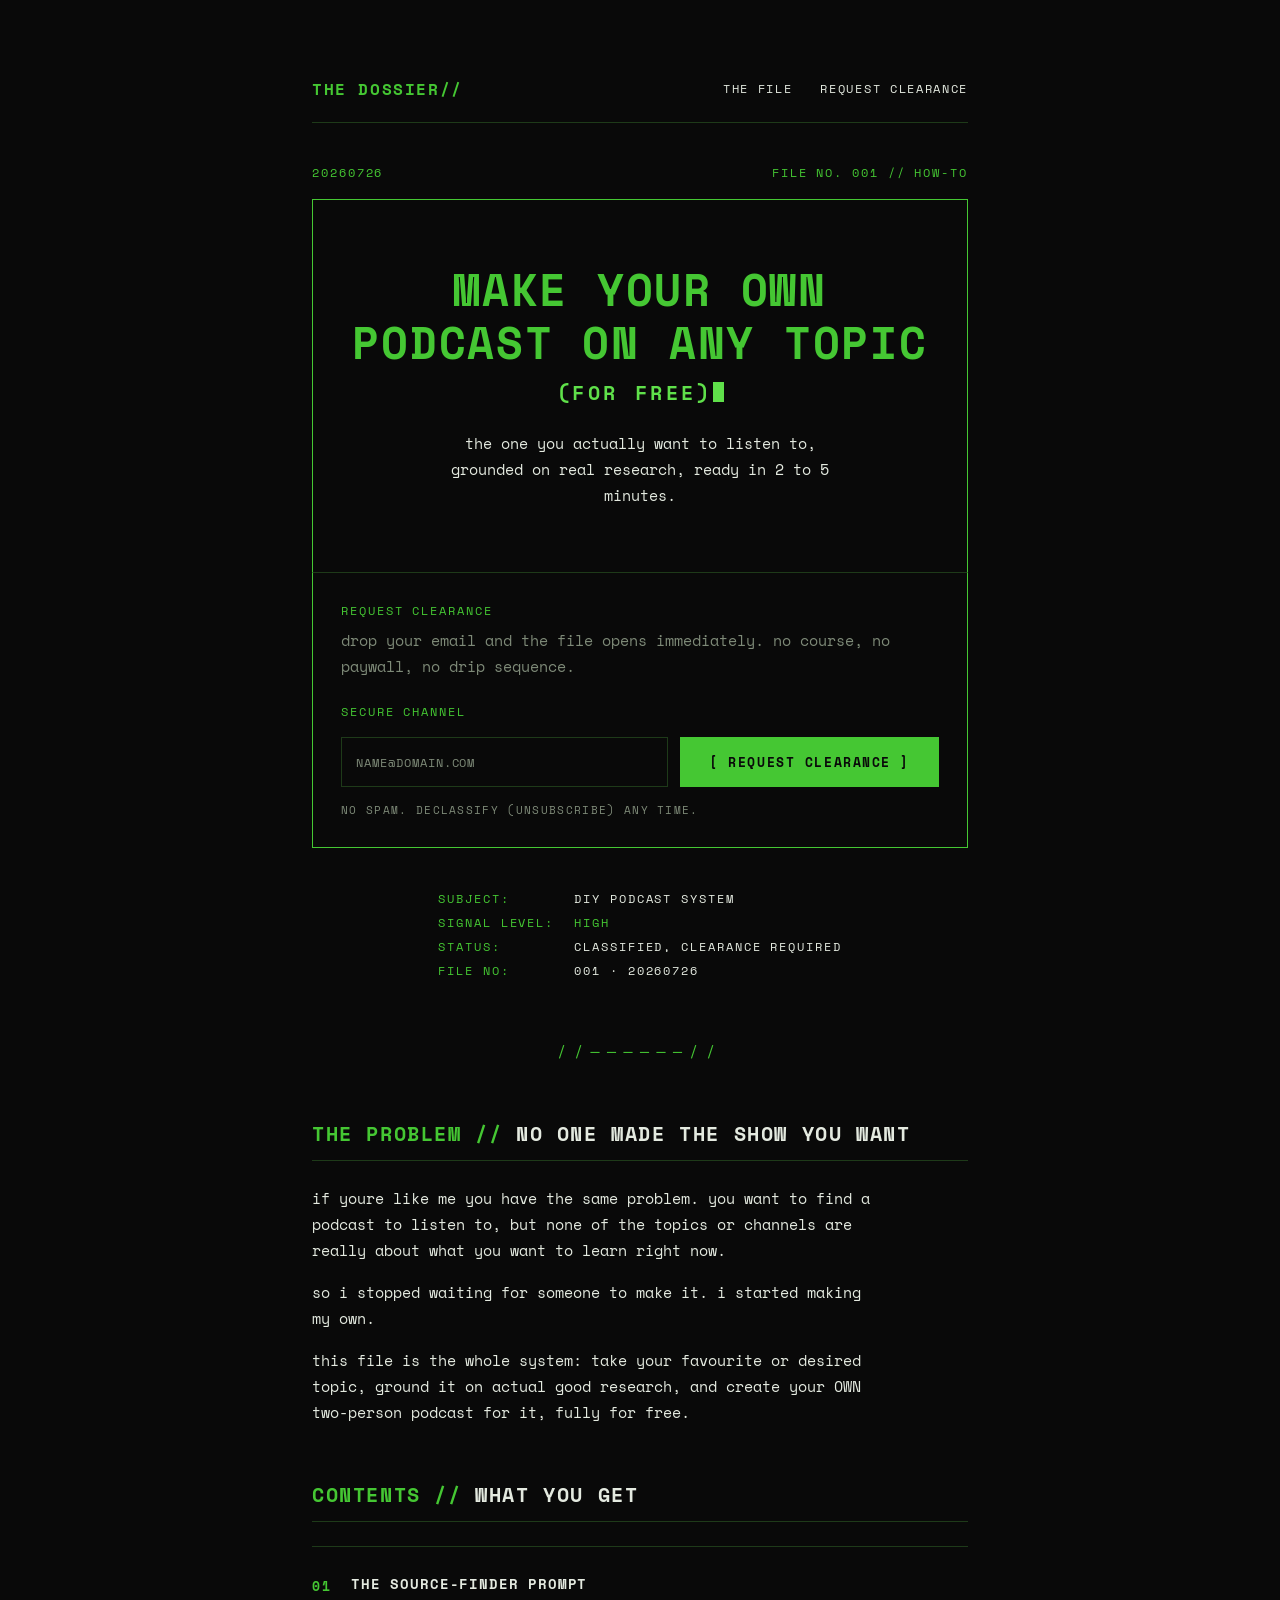
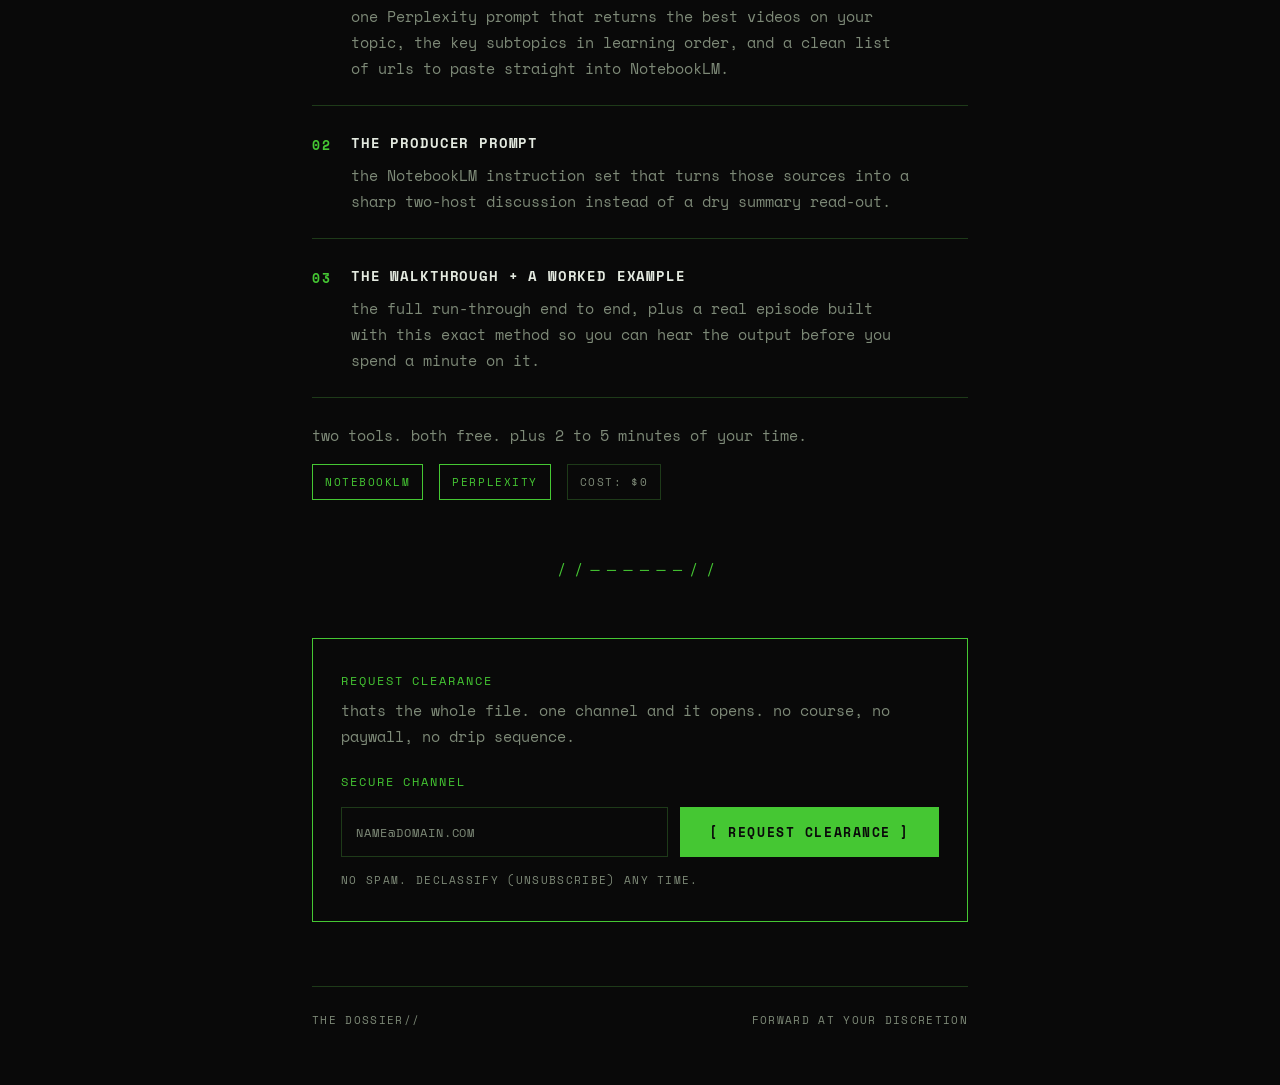
==== commit 07868552: "Keep the lead magnet funnel free of side exits The mission board and archive links pulled readers si" ====
--- a/index.html
+++ b/index.html
@@ -20,9 +20,8 @@
   <div class="nav">
     <a class="logo" href="home.html">The Dossier//</a>
     <div class="links">
-      <a href="home.html">How it works</a>
-      <a href="mission.html">Mission targets</a>
-      <a href="archive.html">The archive</a>
+      <a href="#file">The file</a>
+      <a href="#clearance">Request clearance</a>
     </div>
   </div>
 
